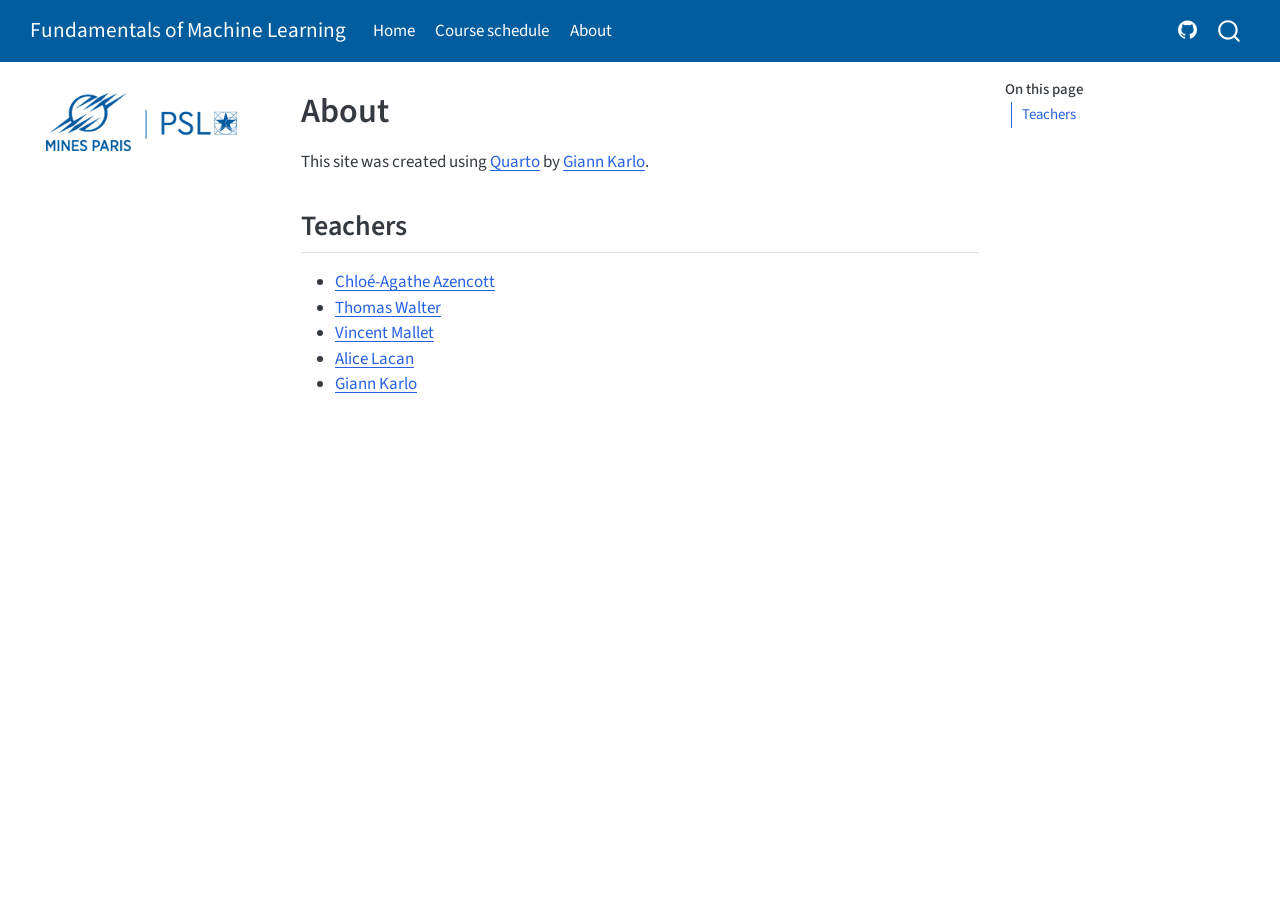
==== docs/about.html @ 19bab266 "trying to add show answer in a notebook" ====
<!DOCTYPE html>
<html xmlns="http://www.w3.org/1999/xhtml" lang="en" xml:lang="en"><head>

<meta charset="utf-8">
<meta name="generator" content="quarto-1.9.37">

<meta name="viewport" content="width=device-width, initial-scale=1.0, user-scalable=yes">


<title>About – Fundamentals of Machine Learning</title>
<style>
/* Default styles provided by pandoc.
** See https://pandoc.org/MANUAL.html#variables-for-html for config info.
*/
code{white-space: pre-wrap;}
span.smallcaps{font-variant: small-caps;}
div.columns{display: flex; gap: min(4vw, 1.5em);}
div.column{flex: auto; overflow-x: auto;}
div.hanging-indent{margin-left: 1.5em; text-indent: -1.5em;}
ul.task-list{list-style: none;}
ul.task-list li input[type="checkbox"] {
  width: 0.8em;
  margin: 0 0.8em 0.2em -1em; /* quarto-specific, see https://github.com/quarto-dev/quarto-cli/issues/4556 */ 
  vertical-align: middle;
}
</style>


<script src="site_libs/quarto-nav/quarto-nav.js"></script>
<script src="site_libs/quarto-nav/headroom.min.js"></script>
<script src="site_libs/clipboard/clipboard.min.js"></script>
<script src="site_libs/quarto-search/autocomplete.umd.js"></script>
<script src="site_libs/quarto-search/fuse.min.js"></script>
<script src="site_libs/quarto-search/quarto-search.js"></script>
<meta name="quarto:offset" content="./">
<script src="site_libs/quarto-html/quarto.js" type="module"></script>
<script src="site_libs/quarto-html/tabsets/tabsets.js" type="module"></script>
<script src="site_libs/quarto-html/popper.min.js"></script>
<script src="site_libs/quarto-html/tippy.umd.min.js"></script>
<script src="site_libs/quarto-html/anchor.min.js"></script>
<link href="site_libs/quarto-html/tippy.css" rel="stylesheet">
<link href="site_libs/quarto-html/quarto-syntax-highlighting-7f8f88aac4f3542376d5c11b86a4c14d.css" rel="stylesheet" id="quarto-text-highlighting-styles">
<script src="site_libs/bootstrap/bootstrap.min.js"></script>
<link href="site_libs/bootstrap/bootstrap-icons.css" rel="stylesheet">
<link href="site_libs/bootstrap/bootstrap-c7f5b1763155a044869ada97d2f1f3cf.min.css" rel="stylesheet" append-hash="true" id="quarto-bootstrap" data-mode="light">
<script id="quarto-search-options" type="application/json">{
  "location": "navbar",
  "copy-button": false,
  "collapse-after": 3,
  "panel-placement": "end",
  "type": "overlay",
  "limit": 50,
  "keyboard-shortcut": [
    "f",
    "/",
    "s"
  ],
  "show-item-context": false,
  "language": {
    "search-no-results-text": "No results",
    "search-matching-documents-text": "matching documents",
    "search-copy-link-title": "Copy link to search",
    "search-hide-matches-text": "Hide additional matches",
    "search-more-match-text": "more match in this document",
    "search-more-matches-text": "more matches in this document",
    "search-clear-button-title": "Clear",
    "search-text-placeholder": "",
    "search-detached-cancel-button-title": "Cancel",
    "search-submit-button-title": "Submit",
    "search-label": "Search"
  }
}</script>


</head>

<body class="nav-sidebar floating nav-fixed quarto-light">

<div id="quarto-search-results"></div>
  <header id="quarto-header" class="headroom fixed-top">
    <nav class="navbar navbar-expand-lg " data-bs-theme="dark">
      <div class="navbar-container container-fluid">
      <div class="navbar-brand-container mx-auto">
    <a class="navbar-brand" href="./index.html">
    <span class="navbar-title">Fundamentals of Machine Learning</span>
    </a>
  </div>
            <div id="quarto-search" class="" title="Search"></div>
          <button class="navbar-toggler" type="button" data-bs-toggle="collapse" data-bs-target="#navbarCollapse" aria-controls="navbarCollapse" role="menu" aria-expanded="false" aria-label="Toggle navigation" onclick="if (window.quartoToggleHeadroom) { window.quartoToggleHeadroom(); }">
  <span class="navbar-toggler-icon"></span>
</button>
          <div class="collapse navbar-collapse" id="navbarCollapse">
            <ul class="navbar-nav navbar-nav-scroll me-auto">
  <li class="nav-item">
    <a class="nav-link" href="./index.html"> 
<span class="menu-text">Home</span></a>
  </li>  
  <li class="nav-item">
    <a class="nav-link" href="./course_schedule.html"> 
<span class="menu-text">Course schedule</span></a>
  </li>  
  <li class="nav-item">
    <a class="nav-link active" href="./about.html" aria-current="page"> 
<span class="menu-text">About</span></a>
  </li>  
</ul>
            <ul class="navbar-nav navbar-nav-scroll ms-auto">
  <li class="nav-item compact">
    <a class="nav-link" href="https://github.com/CBIO-mines/fml-dassault-systems-en"> <i class="bi bi-github" role="img" aria-label="GitHub">
</i> 
<span class="menu-text"></span></a>
  </li>  
</ul>
          </div> <!-- /navcollapse -->
            <div class="quarto-navbar-tools">
</div>
      </div> <!-- /container-fluid -->
    </nav>
  <nav class="quarto-secondary-nav">
    <div class="container-fluid d-flex">
      <button type="button" class="quarto-btn-toggle btn" data-bs-toggle="collapse" role="button" data-bs-target=".quarto-sidebar-collapse-item" aria-controls="quarto-sidebar" aria-expanded="false" aria-label="Toggle sidebar navigation" onclick="if (window.quartoToggleHeadroom) { window.quartoToggleHeadroom(); }">
        <i class="bi bi-layout-text-sidebar-reverse"></i>
      </button>
        <nav class="quarto-page-breadcrumbs" aria-label="breadcrumb"><ol class="breadcrumb"><li class="breadcrumb-item">About</li></ol></nav>
        <a class="flex-grow-1" role="navigation" data-bs-toggle="collapse" data-bs-target=".quarto-sidebar-collapse-item" aria-controls="quarto-sidebar" aria-expanded="false" aria-label="Toggle sidebar navigation" onclick="if (window.quartoToggleHeadroom) { window.quartoToggleHeadroom(); }">      
        </a>
    </div>
  </nav>
</header>
<!-- content -->
<div id="quarto-content" class="quarto-container page-columns page-rows-contents page-layout-article page-navbar">
<!-- sidebar -->
  <nav id="quarto-sidebar" class="sidebar collapse collapse-horizontal quarto-sidebar-collapse-item sidebar-navigation floating overflow-auto">
    <div class="pt-lg-2 mt-2 text-left sidebar-header">
      <a href="./index.html" class="sidebar-logo-link">
      <img src="./assets/mines_paris_psl_logo.png" alt="" class="sidebar-logo light-content py-0 d-lg-inline d-none">
      <img src="./assets/mines_paris_psl_logo.png" alt="" class="sidebar-logo dark-content py-0 d-lg-inline d-none">
      </a>
      </div>
</nav>
<div id="quarto-sidebar-glass" class="quarto-sidebar-collapse-item" data-bs-toggle="collapse" data-bs-target=".quarto-sidebar-collapse-item"></div>
<!-- margin-sidebar -->
    <div id="quarto-margin-sidebar" class="sidebar margin-sidebar">
        <nav id="TOC" role="doc-toc" class="toc-active">
    <h2 id="toc-title">On this page</h2>
   
  <ul>
  <li><a href="#teachers" id="toc-teachers" class="nav-link active" data-scroll-target="#teachers">Teachers</a></li>
  </ul>
</nav>
    </div>
<!-- main -->
<main class="content" id="quarto-document-content">

<header id="title-block-header" class="quarto-title-block default">
<div class="quarto-title">
<h1 class="title">About</h1>
</div>



<div class="quarto-title-meta">

    
  
    
  </div>
  


</header>


<p>This site was created using <a href="https://quarto.org/">Quarto</a> by <a href="https://giannkarlo.info/">Giann Karlo</a>.</p>
<section id="teachers" class="level2">
<h2 class="anchored" data-anchor-id="teachers">Teachers</h2>
<ul>
<li><a href="https://cazencott.info/">Chloé-Agathe Azencott</a></li>
<li><a href="https://thomaswalter.github.io/">Thomas Walter</a></li>
<li><a href="https://vincentx15.github.io/">Vincent Mallet</a></li>
<li><a href="https://www.linkedin.com/in/alice-lacan">Alice Lacan</a></li>
<li><a href="https://giannkarlo.info/">Giann Karlo</a></li>
</ul>


</section>

</main> <!-- /main -->
<script id="quarto-html-after-body" type="application/javascript">
  window.document.addEventListener("DOMContentLoaded", function (event) {
    const icon = "";
    const anchorJS = new window.AnchorJS();
    anchorJS.options = {
      placement: 'right',
      icon: icon
    };
    anchorJS.add('.anchored');
    const isCodeAnnotation = (el) => {
      for (const clz of el.classList) {
        if (clz.startsWith('code-annotation-')) {                     
          return true;
        }
      }
      return false;
    }
    const onCopySuccess = function(e) {
      // button target
      const button = e.trigger;
      // don't keep focus
      button.blur();
      // flash "checked"
      button.classList.add('code-copy-button-checked');
      var currentTitle = button.getAttribute("title");
      button.setAttribute("title", "Copied!");
      let tooltip;
      if (window.bootstrap) {
        button.setAttribute("data-bs-toggle", "tooltip");
        button.setAttribute("data-bs-placement", "left");
        button.setAttribute("data-bs-title", "Copied!");
        tooltip = new bootstrap.Tooltip(button, 
          { trigger: "manual", 
            customClass: "code-copy-button-tooltip",
            offset: [0, -8]});
        tooltip.show();    
      }
      setTimeout(function() {
        if (tooltip) {
          tooltip.hide();
          button.removeAttribute("data-bs-title");
          button.removeAttribute("data-bs-toggle");
          button.removeAttribute("data-bs-placement");
        }
        button.setAttribute("title", currentTitle);
        button.classList.remove('code-copy-button-checked');
      }, 1000);
      // clear code selection
      e.clearSelection();
    }
    const getTextToCopy = function(trigger) {
      const outerScaffold = trigger.parentElement.cloneNode(true);
      const codeEl = outerScaffold.querySelector('code');
      for (const childEl of codeEl.children) {
        if (isCodeAnnotation(childEl)) {
          childEl.remove();
        }
      }
      return codeEl.innerText;
    }
    const clipboard = new window.ClipboardJS('.code-copy-button:not([data-in-quarto-modal])', {
      text: getTextToCopy
    });
    clipboard.on('success', onCopySuccess);
    if (window.document.getElementById('quarto-embedded-source-code-modal')) {
      const clipboardModal = new window.ClipboardJS('.code-copy-button[data-in-quarto-modal]', {
        text: getTextToCopy,
        container: window.document.getElementById('quarto-embedded-source-code-modal')
      });
      clipboardModal.on('success', onCopySuccess);
    }
      var localhostRegex = new RegExp(/^(?:http|https):\/\/localhost\:?[0-9]*\//);
      var mailtoRegex = new RegExp(/^mailto:/);
        var filterRegex = new RegExp('/' + window.location.host + '/');
      var isInternal = (href) => {
          return filterRegex.test(href) || localhostRegex.test(href) || mailtoRegex.test(href);
      }
      // Inspect non-navigation links and adorn them if external
     var links = window.document.querySelectorAll('a[href]:not(.nav-link):not(.navbar-brand):not(.toc-action):not(.sidebar-link):not(.sidebar-item-toggle):not(.pagination-link):not(.no-external):not([aria-hidden]):not(.dropdown-item):not(.quarto-navigation-tool):not(.about-link)');
      for (var i=0; i<links.length; i++) {
        const link = links[i];
        if (!isInternal(link.href)) {
          // undo the damage that might have been done by quarto-nav.js in the case of
          // links that we want to consider external
          if (link.dataset.originalHref !== undefined) {
            link.href = link.dataset.originalHref;
          }
        }
      }
    function tippyHover(el, contentFn, onTriggerFn, onUntriggerFn) {
      const config = {
        allowHTML: true,
        maxWidth: 500,
        delay: 100,
        arrow: false,
        appendTo: function(el) {
            return el.parentElement;
        },
        interactive: true,
        interactiveBorder: 10,
        theme: 'quarto',
        placement: 'bottom-start',
      };
      if (contentFn) {
        config.content = contentFn;
      }
      if (onTriggerFn) {
        config.onTrigger = onTriggerFn;
      }
      if (onUntriggerFn) {
        config.onUntrigger = onUntriggerFn;
      }
      window.tippy(el, config); 
    }
    const noterefs = window.document.querySelectorAll('a[role="doc-noteref"]');
    for (var i=0; i<noterefs.length; i++) {
      const ref = noterefs[i];
      tippyHover(ref, function() {
        // use id or data attribute instead here
        let href = ref.getAttribute('data-footnote-href') || ref.getAttribute('href');
        try { href = new URL(href).hash; } catch {}
        const id = href.replace(/^#\/?/, "");
        const note = window.document.getElementById(id);
        if (note) {
          return note.innerHTML;
        } else {
          return "";
        }
      });
    }
    const xrefs = window.document.querySelectorAll('a.quarto-xref');
    const processXRef = (id, note) => {
      // Strip column container classes
      const stripColumnClz = (el) => {
        el.classList.remove("page-full", "page-columns");
        if (el.children) {
          for (const child of el.children) {
            stripColumnClz(child);
          }
        }
      }
      stripColumnClz(note)
      if (id === null || id.startsWith('sec-')) {
        // Special case sections, only their first couple elements
        const container = document.createElement("div");
        if (note.children && note.children.length > 2) {
          container.appendChild(note.children[0].cloneNode(true));
          for (let i = 1; i < note.children.length; i++) {
            const child = note.children[i];
            if (child.tagName === "P" && child.innerText === "") {
              continue;
            } else {
              container.appendChild(child.cloneNode(true));
              break;
            }
          }
          if (window.Quarto?.typesetMath) {
            window.Quarto.typesetMath(container);
          }
          return container.innerHTML
        } else {
          if (window.Quarto?.typesetMath) {
            window.Quarto.typesetMath(note);
          }
          return note.innerHTML;
        }
      } else {
        // Remove any anchor links if they are present
        const anchorLink = note.querySelector('a.anchorjs-link');
        if (anchorLink) {
          anchorLink.remove();
        }
        if (window.Quarto?.typesetMath) {
          window.Quarto.typesetMath(note);
        }
        if (note.classList.contains("callout")) {
          return note.outerHTML;
        } else {
          return note.innerHTML;
        }
      }
    }
    for (var i=0; i<xrefs.length; i++) {
      const xref = xrefs[i];
      tippyHover(xref, undefined, function(instance) {
        instance.disable();
        let url = xref.getAttribute('href');
        let hash = undefined; 
        if (url.startsWith('#')) {
          hash = url;
        } else {
          try { hash = new URL(url).hash; } catch {}
        }
        if (hash) {
          const id = hash.replace(/^#\/?/, "");
          const note = window.document.getElementById(id);
          if (note !== null) {
            try {
              const html = processXRef(id, note.cloneNode(true));
              instance.setContent(html);
            } finally {
              instance.enable();
              instance.show();
            }
          } else {
            // See if we can fetch this
            fetch(url.split('#')[0])
            .then(res => res.text())
            .then(html => {
              const parser = new DOMParser();
              const htmlDoc = parser.parseFromString(html, "text/html");
              const note = htmlDoc.getElementById(id);
              if (note !== null) {
                const html = processXRef(id, note);
                instance.setContent(html);
              } 
            }).finally(() => {
              instance.enable();
              instance.show();
            });
          }
        } else {
          // See if we can fetch a full url (with no hash to target)
          // This is a special case and we should probably do some content thinning / targeting
          fetch(url)
          .then(res => res.text())
          .then(html => {
            const parser = new DOMParser();
            const htmlDoc = parser.parseFromString(html, "text/html");
            const note = htmlDoc.querySelector('main.content');
            if (note !== null) {
              // This should only happen for chapter cross references
              // (since there is no id in the URL)
              // remove the first header
              if (note.children.length > 0 && note.children[0].tagName === "HEADER") {
                note.children[0].remove();
              }
              const html = processXRef(null, note);
              instance.setContent(html);
            } 
          }).finally(() => {
            instance.enable();
            instance.show();
          });
        }
      }, function(instance) {
      });
    }
        let selectedAnnoteEl;
        const selectorForAnnotation = ( cell, annotation) => {
          let cellAttr = 'data-code-cell="' + cell + '"';
          let lineAttr = 'data-code-annotation="' +  annotation + '"';
          const selector = 'span[' + cellAttr + '][' + lineAttr + ']';
          return selector;
        }
        const selectCodeLines = (annoteEl) => {
          const doc = window.document;
          const targetCell = annoteEl.getAttribute("data-target-cell");
          const targetAnnotation = annoteEl.getAttribute("data-target-annotation");
          const annoteSpan = window.document.querySelector(selectorForAnnotation(targetCell, targetAnnotation));
          const lines = annoteSpan.getAttribute("data-code-lines").split(",");
          const lineIds = lines.map((line) => {
            return targetCell + "-" + line;
          })
          let top = null;
          let height = null;
          let parent = null;
          if (lineIds.length > 0) {
              //compute the position of the single el (top and bottom and make a div)
              const el = window.document.getElementById(lineIds[0]);
              top = el.offsetTop;
              height = el.offsetHeight;
              parent = el.parentElement.parentElement;
            if (lineIds.length > 1) {
              const lastEl = window.document.getElementById(lineIds[lineIds.length - 1]);
              const bottom = lastEl.offsetTop + lastEl.offsetHeight;
              height = bottom - top;
            }
            if (top !== null && height !== null && parent !== null) {
              // cook up a div (if necessary) and position it 
              let div = window.document.getElementById("code-annotation-line-highlight");
              if (div === null) {
                div = window.document.createElement("div");
                div.setAttribute("id", "code-annotation-line-highlight");
                div.style.position = 'absolute';
                parent.appendChild(div);
              }
              div.style.top = top - 2 + "px";
              div.style.height = height + 4 + "px";
              div.style.left = 0;
              let gutterDiv = window.document.getElementById("code-annotation-line-highlight-gutter");
              if (gutterDiv === null) {
                gutterDiv = window.document.createElement("div");
                gutterDiv.setAttribute("id", "code-annotation-line-highlight-gutter");
                gutterDiv.style.position = 'absolute';
                const codeCell = window.document.getElementById(targetCell);
                const gutter = codeCell.querySelector('.code-annotation-gutter');
                gutter.appendChild(gutterDiv);
              }
              gutterDiv.style.top = top - 2 + "px";
              gutterDiv.style.height = height + 4 + "px";
            }
            selectedAnnoteEl = annoteEl;
          }
        };
        const unselectCodeLines = () => {
          const elementsIds = ["code-annotation-line-highlight", "code-annotation-line-highlight-gutter"];
          elementsIds.forEach((elId) => {
            const div = window.document.getElementById(elId);
            if (div) {
              div.remove();
            }
          });
          selectedAnnoteEl = undefined;
        };
          // Handle positioning of the toggle
      window.addEventListener(
        "resize",
        throttle(() => {
          elRect = undefined;
          if (selectedAnnoteEl) {
            selectCodeLines(selectedAnnoteEl);
          }
        }, 10)
      );
      function throttle(fn, ms) {
      let throttle = false;
      let timer;
        return (...args) => {
          if(!throttle) { // first call gets through
              fn.apply(this, args);
              throttle = true;
          } else { // all the others get throttled
              if(timer) clearTimeout(timer); // cancel #2
              timer = setTimeout(() => {
                fn.apply(this, args);
                timer = throttle = false;
              }, ms);
          }
        };
      }
        // Attach click handler to the DT
        const annoteDls = window.document.querySelectorAll('dt[data-target-cell]');
        for (const annoteDlNode of annoteDls) {
          annoteDlNode.addEventListener('click', (event) => {
            const clickedEl = event.target;
            if (clickedEl !== selectedAnnoteEl) {
              unselectCodeLines();
              const activeEl = window.document.querySelector('dt[data-target-cell].code-annotation-active');
              if (activeEl) {
                activeEl.classList.remove('code-annotation-active');
              }
              selectCodeLines(clickedEl);
              clickedEl.classList.add('code-annotation-active');
            } else {
              // Unselect the line
              unselectCodeLines();
              clickedEl.classList.remove('code-annotation-active');
            }
          });
        }
    const findCites = (el) => {
      const parentEl = el.parentElement;
      if (parentEl) {
        const cites = parentEl.dataset.cites;
        if (cites) {
          return {
            el,
            cites: cites.split(' ')
          };
        } else {
          return findCites(el.parentElement)
        }
      } else {
        return undefined;
      }
    };
    var bibliorefs = window.document.querySelectorAll('a[role="doc-biblioref"]');
    for (var i=0; i<bibliorefs.length; i++) {
      const ref = bibliorefs[i];
      const citeInfo = findCites(ref);
      if (citeInfo) {
        tippyHover(citeInfo.el, function() {
          var popup = window.document.createElement('div');
          citeInfo.cites.forEach(function(cite) {
            var citeDiv = window.document.createElement('div');
            citeDiv.classList.add('hanging-indent');
            citeDiv.classList.add('csl-entry');
            var biblioDiv = window.document.getElementById('ref-' + cite);
            if (biblioDiv) {
              citeDiv.innerHTML = biblioDiv.innerHTML;
            }
            popup.appendChild(citeDiv);
          });
          return popup.innerHTML;
        });
      }
    }
  });
  </script>
</div> <!-- /content -->




</body></html>
---- docs/site_libs/quarto-html/tippy.css ----
.tippy-box[data-animation=fade][data-state=hidden]{opacity:0}[data-tippy-root]{max-width:calc(100vw - 10px)}.tippy-box{position:relative;background-color:#333;color:#fff;border-radius:4px;font-size:14px;line-height:1.4;white-space:normal;outline:0;transition-property:transform,visibility,opacity}.tippy-box[data-placement^=top]>.tippy-arrow{bottom:0}.tippy-box[data-placement^=top]>.tippy-arrow:before{bottom:-7px;left:0;border-width:8px 8px 0;border-top-color:initial;transform-origin:center top}.tippy-box[data-placement^=bottom]>.tippy-arrow{top:0}.tippy-box[data-placement^=bottom]>.tippy-arrow:before{top:-7px;left:0;border-width:0 8px 8px;border-bottom-color:initial;transform-origin:center bottom}.tippy-box[data-placement^=left]>.tippy-arrow{right:0}.tippy-box[data-placement^=left]>.tippy-arrow:before{border-width:8px 0 8px 8px;border-left-color:initial;right:-7px;transform-origin:center left}.tippy-box[data-placement^=right]>.tippy-arrow{left:0}.tippy-box[data-placement^=right]>.tippy-arrow:before{left:-7px;border-width:8px 8px 8px 0;border-right-color:initial;transform-origin:center right}.tippy-box[data-inertia][data-state=visible]{transition-timing-function:cubic-bezier(.54,1.5,.38,1.11)}.tippy-arrow{width:16px;height:16px;color:#333}.tippy-arrow:before{content:"";position:absolute;border-color:transparent;border-style:solid}.tippy-content{position:relative;padding:5px 9px;z-index:1}
---- docs/site_libs/quarto-html/quarto-syntax-highlighting-7f8f88aac4f3542376d5c11b86a4c14d.css ----
/* quarto syntax highlight colors */
:root {
  --quarto-hl-ot-color: #003B4F;
  --quarto-hl-at-color: #657422;
  --quarto-hl-ss-color: #20794D;
  --quarto-hl-an-color: #5E5E5E;
  --quarto-hl-fu-color: #4758AB;
  --quarto-hl-st-color: #20794D;
  --quarto-hl-cf-color: #003B4F;
  --quarto-hl-op-color: #5E5E5E;
  --quarto-hl-er-color: #AD0000;
  --quarto-hl-bn-color: #AD0000;
  --quarto-hl-al-color: #AD0000;
  --quarto-hl-va-color: #111111;
  --quarto-hl-bu-color: inherit;
  --quarto-hl-ex-color: inherit;
  --quarto-hl-pp-color: #AD0000;
  --quarto-hl-in-color: #5E5E5E;
  --quarto-hl-vs-color: #20794D;
  --quarto-hl-wa-color: #5E5E5E;
  --quarto-hl-do-color: #5E5E5E;
  --quarto-hl-im-color: #00769E;
  --quarto-hl-ch-color: #20794D;
  --quarto-hl-dt-color: #AD0000;
  --quarto-hl-fl-color: #AD0000;
  --quarto-hl-co-color: #5E5E5E;
  --quarto-hl-cv-color: #5E5E5E;
  --quarto-hl-cn-color: #8f5902;
  --quarto-hl-sc-color: #5E5E5E;
  --quarto-hl-dv-color: #AD0000;
  --quarto-hl-kw-color: #003B4F;
}

/* other quarto variables */
:root {
  --quarto-font-monospace: SFMono-Regular, Menlo, Monaco, Consolas, "Liberation Mono", "Courier New", monospace;
}

/* syntax highlight based on Pandoc's rules */
pre > code.sourceCode > span {
  color: #003B4F;
}

code.sourceCode > span {
  color: #003B4F;
}

div.sourceCode,
div.sourceCode pre.sourceCode {
  color: #003B4F;
}

/* Normal */
code span {
  color: #003B4F;
}

/* Alert */
code span.al {
  color: #AD0000;
  font-style: inherit;
}

/* Annotation */
code span.an {
  color: #5E5E5E;
  font-style: inherit;
}

/* Attribute */
code span.at {
  color: #657422;
  font-style: inherit;
}

/* BaseN */
code span.bn {
  color: #AD0000;
  font-style: inherit;
}

/* BuiltIn */
code span.bu {
  font-style: inherit;
}

/* ControlFlow */
code span.cf {
  color: #003B4F;
  font-weight: bold;
  font-style: inherit;
}

/* Char */
code span.ch {
  color: #20794D;
  font-style: inherit;
}

/* Constant */
code span.cn {
  color: #8f5902;
  font-style: inherit;
}

/* Comment */
code span.co {
  color: #5E5E5E;
  font-style: inherit;
}

/* CommentVar */
code span.cv {
  color: #5E5E5E;
  font-style: italic;
}

/* Documentation */
code span.do {
  color: #5E5E5E;
  font-style: italic;
}

/* DataType */
code span.dt {
  color: #AD0000;
  font-style: inherit;
}

/* DecVal */
code span.dv {
  color: #AD0000;
  font-style: inherit;
}

/* Error */
code span.er {
  color: #AD0000;
  font-style: inherit;
}

/* Extension */
code span.ex {
  font-style: inherit;
}

/* Float */
code span.fl {
  color: #AD0000;
  font-style: inherit;
}

/* Function */
code span.fu {
  color: #4758AB;
  font-style: inherit;
}

/* Import */
code span.im {
  color: #00769E;
  font-style: inherit;
}

/* Information */
code span.in {
  color: #5E5E5E;
  font-style: inherit;
}

/* Keyword */
code span.kw {
  color: #003B4F;
  font-weight: bold;
  font-style: inherit;
}

/* Operator */
code span.op {
  color: #5E5E5E;
  font-style: inherit;
}

/* Other */
code span.ot {
  color: #003B4F;
  font-style: inherit;
}

/* Preprocessor */
code span.pp {
  color: #AD0000;
  font-style: inherit;
}

/* SpecialChar */
code span.sc {
  color: #5E5E5E;
  font-style: inherit;
}

/* SpecialString */
code span.ss {
  color: #20794D;
  font-style: inherit;
}

/* String */
code span.st {
  color: #20794D;
  font-style: inherit;
}

/* Variable */
code span.va {
  color: #111111;
  font-style: inherit;
}

/* VerbatimString */
code span.vs {
  color: #20794D;
  font-style: inherit;
}

/* Warning */
code span.wa {
  color: #5E5E5E;
  font-style: italic;
}

.prevent-inlining {
  content: "</";
}

/*# sourceMappingURL=789ad8cd35626ba772517505b42a116e.css.map */
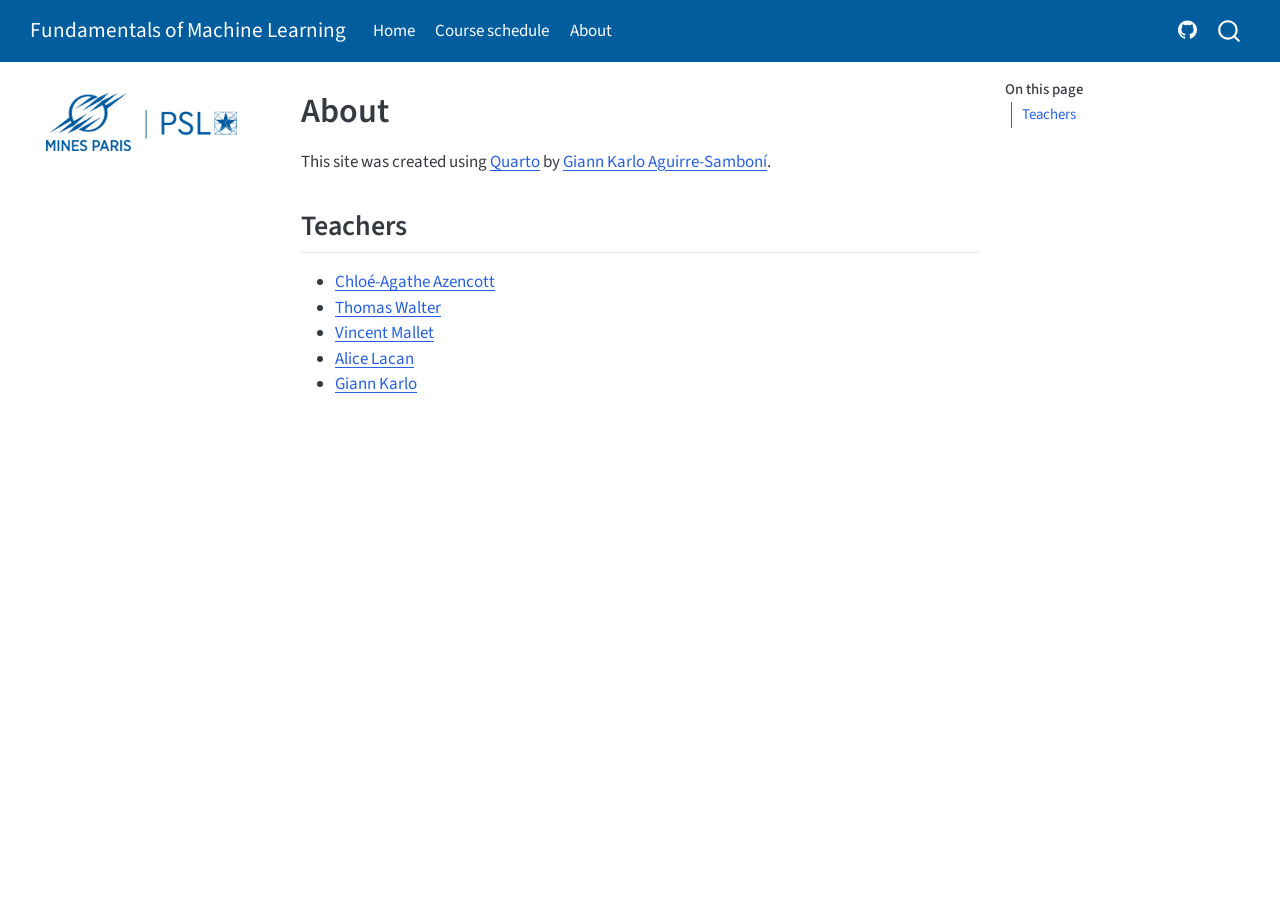
==== commit beababb7: "adding readme file" ====
--- a/docs/about.html
+++ b/docs/about.html
@@ -171,7 +171,7 @@
 </header>
 
 
-<p>This site was created using <a href="https://quarto.org/">Quarto</a> by <a href="https://giannkarlo.info/">Giann Karlo</a>.</p>
+<p>This site was created using <a href="https://quarto.org/">Quarto</a> by <a href="https://giannkarlo.info/">Giann Karlo Aguirre-Samboní</a>.</p>
 <section id="teachers" class="level2">
 <h2 class="anchored" data-anchor-id="teachers">Teachers</h2>
 <ul>
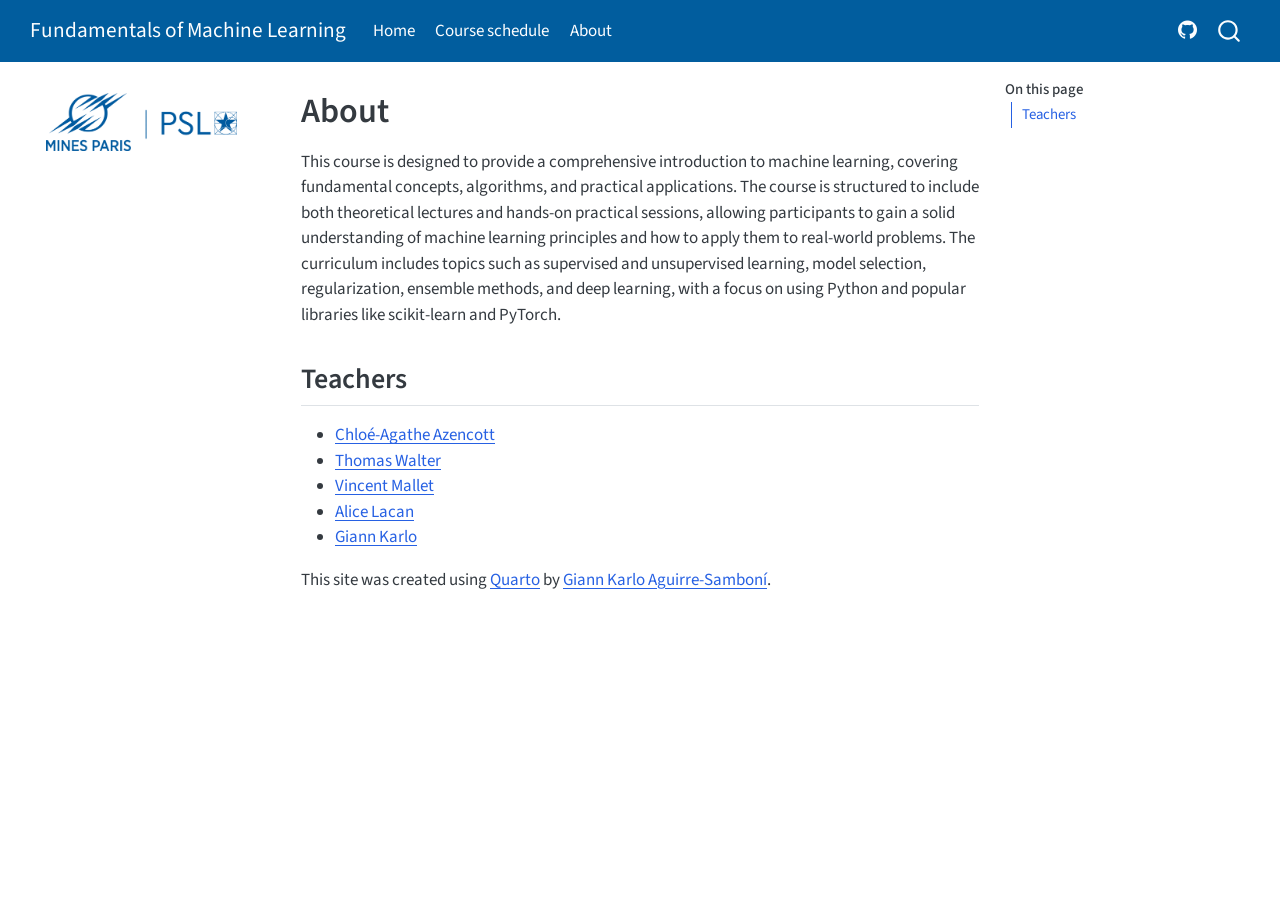
==== commit 5ffc0c45: "changing message in the about page" ====
--- a/docs/about.html
+++ b/docs/about.html
@@ -106,7 +106,7 @@
 </ul>
             <ul class="navbar-nav navbar-nav-scroll ms-auto">
   <li class="nav-item compact">
-    <a class="nav-link" href="https://github.com/CBIO-mines/fml-dassault-systems-en"> <i class="bi bi-github" role="img" aria-label="GitHub">
+    <a class="nav-link" href="https://github.com/giannkas/fundamentals_ml"> <i class="bi bi-github" role="img" aria-label="GitHub">
 </i> 
 <span class="menu-text"></span></a>
   </li>  
@@ -171,7 +171,7 @@
 </header>
 
 
-<p>This site was created using <a href="https://quarto.org/">Quarto</a> by <a href="https://giannkarlo.info/">Giann Karlo Aguirre-Samboní</a>.</p>
+<p>This course is designed to provide a comprehensive introduction to machine learning, covering fundamental concepts, algorithms, and practical applications. The course is structured to include both theoretical lectures and hands-on practical sessions, allowing participants to gain a solid understanding of machine learning principles and how to apply them to real-world problems. The curriculum includes topics such as supervised and unsupervised learning, model selection, regularization, ensemble methods, and deep learning, with a focus on using Python and popular libraries like scikit-learn and PyTorch.</p>
 <section id="teachers" class="level2">
 <h2 class="anchored" data-anchor-id="teachers">Teachers</h2>
 <ul>
@@ -181,6 +181,7 @@
 <li><a href="https://www.linkedin.com/in/alice-lacan">Alice Lacan</a></li>
 <li><a href="https://giannkarlo.info/">Giann Karlo</a></li>
 </ul>
+<p>This site was created using <a href="https://quarto.org/">Quarto</a> by <a href="https://giannkarlo.info/">Giann Karlo Aguirre-Samboní</a>.</p>
 
 
 </section>
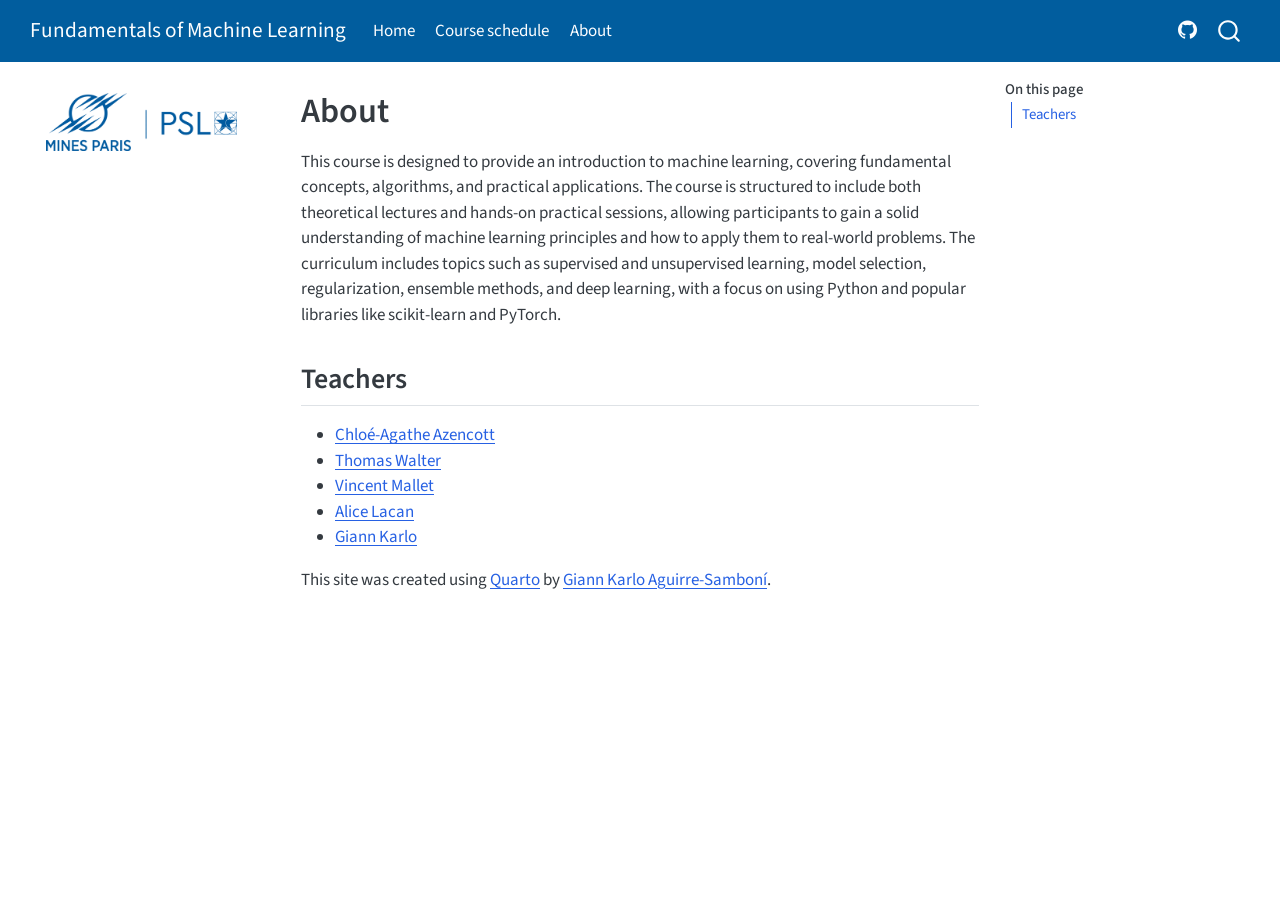
==== commit 293585f3: "adding notebook 3" ====
--- a/docs/about.html
+++ b/docs/about.html
@@ -33,6 +33,7 @@
 <script src="site_libs/quarto-search/fuse.min.js"></script>
 <script src="site_libs/quarto-search/quarto-search.js"></script>
 <meta name="quarto:offset" content="./">
+<link href="./assets/mines_logo.png" rel="icon" type="image/png">
 <script src="site_libs/quarto-html/quarto.js" type="module"></script>
 <script src="site_libs/quarto-html/tabsets/tabsets.js" type="module"></script>
 <script src="site_libs/quarto-html/popper.min.js"></script>
@@ -171,7 +172,7 @@
 </header>
 
 
-<p>This course is designed to provide a comprehensive introduction to machine learning, covering fundamental concepts, algorithms, and practical applications. The course is structured to include both theoretical lectures and hands-on practical sessions, allowing participants to gain a solid understanding of machine learning principles and how to apply them to real-world problems. The curriculum includes topics such as supervised and unsupervised learning, model selection, regularization, ensemble methods, and deep learning, with a focus on using Python and popular libraries like scikit-learn and PyTorch.</p>
+<p>This course is designed to provide an introduction to machine learning, covering fundamental concepts, algorithms, and practical applications. The course is structured to include both theoretical lectures and hands-on practical sessions, allowing participants to gain a solid understanding of machine learning principles and how to apply them to real-world problems. The curriculum includes topics such as supervised and unsupervised learning, model selection, regularization, ensemble methods, and deep learning, with a focus on using Python and popular libraries like scikit-learn and PyTorch.</p>
 <section id="teachers" class="level2">
 <h2 class="anchored" data-anchor-id="teachers">Teachers</h2>
 <ul>
